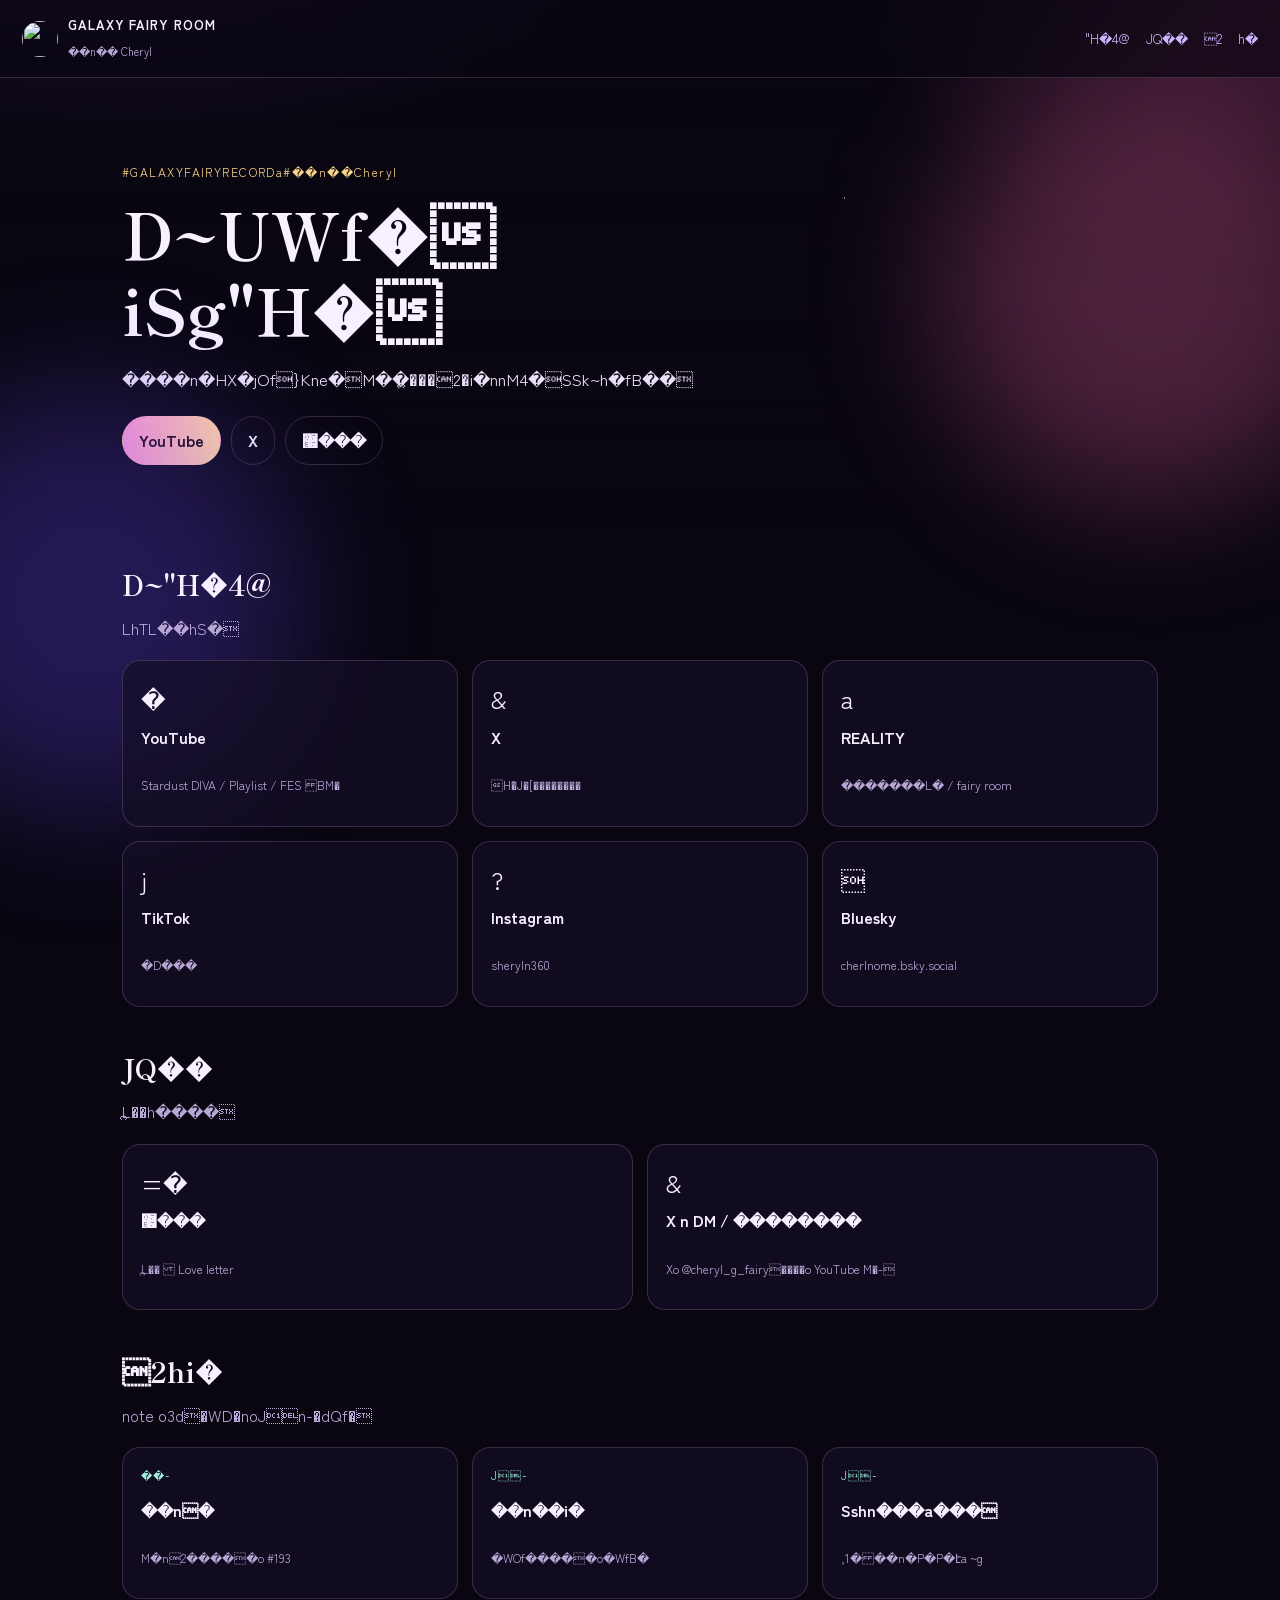
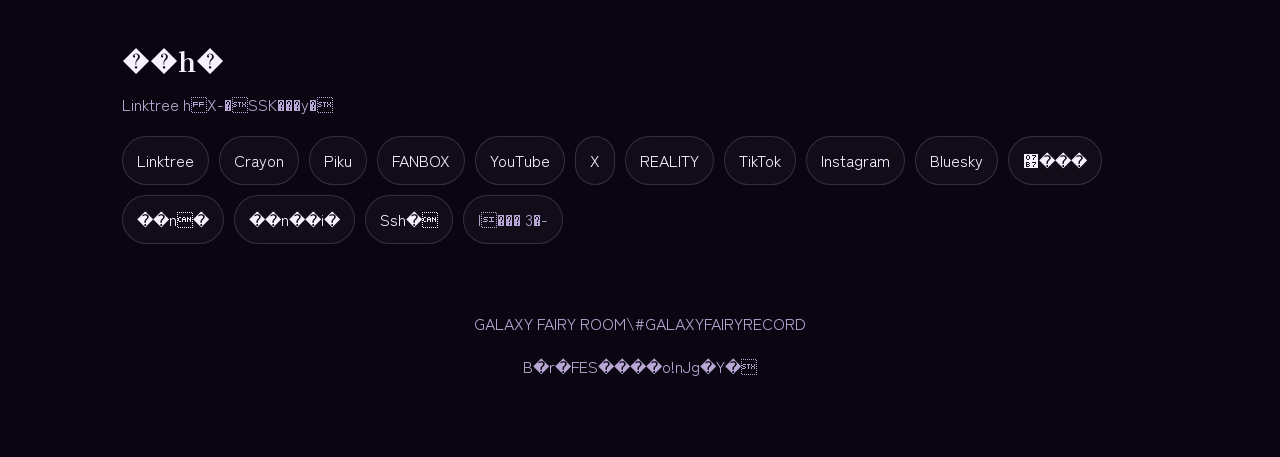
==== index.html @ 57edbae4 "Add files via upload" ====
<!DOCTYPE html>
<html lang="ja">
<head>
  <meta charset="UTF-8" />
  <meta name="viewport" content="width=device-width, initial-scale=1" />
  <title>GALAXY FAIRY ROOM\��n�� Cheryl</title>
  <link rel="icon" href="brand/icon-256.jpg" />
  <link rel="preconnect" href="https://fonts.googleapis.com" />
  <link rel="preconnect" href="https://fonts.gstatic.com" crossorigin />
  <link href="https://fonts.googleapis.com/css2?family=Shippori+Mincho:wght@500;700&family=Zen+Kaku+Gothic+New:wght@400;500;700&display=swap" rel="stylesheet" />
  <link rel="stylesheet" href="styles.css" />
</head>
<body>
  <div class="stars"></div>
  <div class="glow glow-a"></div>
  <div class="glow glow-b"></div>

  <header class="topbar">
    <a class="brand" href="#top">
      <img class="brand-icon" src="brand/icon-circle.png" alt="" />
      <span>
        <strong>GALAXY FAIRY ROOM</strong>
        <small>��n�� Cheryl</small>
      </span>
    </a>
    <button class="menu-btn" id="menuBtn" type="button">menu</button>
    <nav class="nav">
      <a href="#meet">"H�4@</a>
      <a href="#send">JQ��</a>
      <a href="#record">2</a>
      <a href="#hub">h�</a>
    </nav>
  </header>

  <div class="hero-wrap" id="top">
    <section class="hero">
      <p class="kicker">#GALAXYFAIRYRECORD a #��n��Cheryl</p>
      <h1>D~UWf�<br />iSg"H�</h1>
      <p class="lead">����n�HX�jOf}Kne�M��ꯨ���2�i�nnM4�SSk~h�fB��</p>
      <div class="hero-actions">
        <a class="btn pink" href="https://youtube.com/channel/UCnmdUg_ns0mOefLmbpchKQg" target="_blank" rel="noopener">YouTube</a>
        <a class="btn ghost" href="https://x.com/cheryl_g_fairy" target="_blank" rel="noopener">X</a>
        <a class="btn ghost" href="https://marshmallow-qa.com/z6dlkw1lejr2g1s" target="_blank" rel="noopener">޷���</a>
      </div>
    </section>
  </div>

  <main>
    <section class="section" id="meet">
      <div class="section-head">
        <h2>D~"H�4@</h2>
        <p>LhTL��hS�</p>
      </div>
      <div class="grid-3">
        <a class="tile" href="https://youtube.com/channel/UCnmdUg_ns0mOefLmbpchKQg" target="_blank" rel="noopener">
          <span>�</span>
          <b>YouTube</b>
          <p class="tiny">Stardust DIVA / Playlist / FES BM�</p>
        </a>
        <a class="tile" href="https://x.com/cheryl_g_fairy" target="_blank" rel="noopener">
          <span>&</span>
          <b>X</b>
          <p class="tiny">Ĥ�J�[��������</p>
        </a>
        <a class="tile" href="https://reality.app/profile/9d8eaa01" target="_blank" rel="noopener">
          <span>a</span>
          <b>REALITY</b>
          <p class="tiny">�������L� / fairy room</p>
        </a>
        <a class="tile" href="https://www.tiktok.com/@user544990539" target="_blank" rel="noopener">
          <span>j</span>
          <b>TikTok</b>
          <p class="tiny">�D���</p>
        </a>
        <a class="tile" href="https://www.instagram.com/sheryln360" target="_blank" rel="noopener">
          <span>?</span>
          <b>Instagram</b>
          <p class="tiny">sheryln360</p>
        </a>
        <a class="tile" href="https://bsky.app/profile/cherlnome.bsky.social" target="_blank" rel="noopener">
          <span></span>
          <b>Bluesky</b>
          <p class="tiny">cherlnome.bsky.social</p>
        </a>
      </div>
    </section>

    <section class="section" id="send">
      <div class="section-head">
        <h2>JQ��</h2>
        <p>Lꯨ��h����</p>
      </div>
      <div class="grid-2">
        <a class="tile highlight" href="https://marshmallow-qa.com/z6dlkw1lejr2g1s" target="_blank" rel="noopener">
          <span>=�</span>
          <b>޷���</b>
          <p class="tiny">Lꯨ��  Love letter</p>
        </a>
        <div class="tile">
          <span>&</span>
          <b>X n DM / ��������</b>
          <p class="tiny">Xo @cheryl_g_fairy����o YouTube M�-</p>
        </div>
      </div>
    </section>

    <section class="section" id="record">
      <div class="section-head">
        <h2>2hi�</h2>
        <p>note o3d�WD�noJn-�dQf�</p>
      </div>
      <div class="grid-3">
        <a class="tile" href="https://note.com/like_swan7267" target="_blank" rel="noopener">
          <p class="tag">��-</p>
          <b>��n�</b>
          <p class="tiny">M�n2���� �o #193</p>
        </a>
        <a class="tile" href="https://note.com/natty_sedum7846" target="_blank" rel="noopener">
          <p class="tag">J-</p>
          <b>��n��i�</b>
          <p class="tiny">�WOf �����o�WfB�</p>
        </a>
        <a class="tile" href="https://note.com/gay_robin282" target="_blank" rel="noopener">
          <p class="tag">J-</p>
          <b>Sshn���a���</b>
          <p class="tiny">,1���n�P�P�էa~g</p>
        </a>
      </div>
    </section>

    <section class="section" id="hub">
      <div class="section-head">
        <h2>��h�</h2>
        <p>Linktree hX-�SSK���y�</p>
      </div>
      <div class="link-grid">
        <a href="https://linktr.ee/Cheryl_G_Fariy" target="_blank" rel="noopener">Linktree</a>
        <a href="https://cheyl.crayonsite.info/" target="_blank" rel="noopener">Crayon</a>
        <a href="https://piku.page/@Cheryl" target="_blank" rel="noopener">Piku</a>
        <a href="https://g1123.fanbox.cc/" target="_blank" rel="noopener">FANBOX</a>
        <a href="https://youtube.com/channel/UCnmdUg_ns0mOefLmbpchKQg" target="_blank" rel="noopener">YouTube</a>
        <a href="https://x.com/cheryl_g_fairy" target="_blank" rel="noopener">X</a>
        <a href="https://reality.app/profile/9d8eaa01" target="_blank" rel="noopener">REALITY</a>
        <a href="https://www.tiktok.com/@user544990539" target="_blank" rel="noopener">TikTok</a>
        <a href="https://www.instagram.com/sheryln360" target="_blank" rel="noopener">Instagram</a>
        <a href="https://bsky.app/profile/cherlnome.bsky.social" target="_blank" rel="noopener">Bluesky</a>
        <a href="https://marshmallow-qa.com/z6dlkw1lejr2g1s" target="_blank" rel="noopener">޷���</a>
        <a href="https://note.com/like_swan7267" target="_blank" rel="noopener">��n�</a>
        <a href="https://note.com/natty_sedum7846" target="_blank" rel="noopener">��n��i�</a>
        <a href="https://note.com/gay_robin282" target="_blank" rel="noopener">Ssh�</a>
        <span class="soon">l��� 3�-</span>
      </div>
    </section>
  </main>

  <footer>
    <p>GALAXY FAIRY ROOM \ #GALAXYFAIRYRECORD</p>
    <p>B�r�FES����o!nJg�Y�</p>
  </footer>
  <script src="app.js"></script>
</body>
</html>
---- styles.css ----
:root {
  --bg: #090611;
  --bg2: #140a24;
  --card: rgba(22, 14, 40, 0.72);
  --line: rgba(255, 214, 250, 0.16);
  --pink: #ff8ec8;
  --gold: #f6d48a;
  --lav: #cbb7ff;
  --mint: #9ef0d8;
  --text: #f7f0ff;
  --muted: #b8a7d4;
  --shadow: 0 20px 50px rgba(0, 0, 0, 0.35);
}

* { box-sizing: border-box; }
html { scroll-behavior: smooth; }
body {
  margin: 0;
  font-family: "Zen Kaku Gothic New", sans-serif;
  background: radial-gradient(1200px 700px at 10% -10%, #3a1858 0%, transparent 50%),
              radial-gradient(900px 600px at 100% 0%, #4a1d3a 0%, transparent 46%),
              var(--bg);
  color: var(--text);
  line-height: 1.7;
}

.stars {
  position: fixed; inset: 0; pointer-events: none; z-index: 0;
  background-image:
    radial-gradient(1px 1px at 12% 18%, #fff 50%, transparent 51%),
    radial-gradient(1px 1px at 28% 72%, #fff 50%, transparent 51%),
    radial-gradient(1.6px 1.6px at 66% 22%, #ffe9b8 50%, transparent 51%),
    radial-gradient(1px 1px at 81% 58%, #ffd0ef 50%, transparent 51%),
    radial-gradient(1px 1px at 45% 40%, #fff 50%, transparent 51%),
    radial-gradient(1px 1px at 92% 88%, #fff 50%, transparent 51%);
  opacity: .55;
}
.glow {
  position: fixed; width: 420px; height: 420px; border-radius: 50%;
  filter: blur(70px); opacity: .28; pointer-events: none; z-index: 0;
}
.glow-a { background: #ff6aa8; top: 80px; right: -80px; }
.glow-b { background: #6b4dff; bottom: 10%; left: -120px; }

.topbar, main, footer { position: relative; z-index: 1; }

.topbar {
  position: sticky; top: 0; z-index: 10;
  display: flex; align-items: center; justify-content: space-between;
  gap: 16px; padding: 14px 22px;
  background: rgba(9, 6, 17, 0.72);
  backdrop-filter: blur(16px);
  border-bottom: 1px solid var(--line);
}
.brand { display: flex; gap: 10px; align-items: center; color: inherit; text-decoration: none; }
.brand-icon { width: 36px; height: 36px; border-radius: 50%; object-fit: cover; }
.brand strong { display: block; letter-spacing: .08em; font-size: 13px; }
.brand small { color: var(--muted); font-size: 11px; }
.nav { display: flex; gap: 16px; }
.nav a { color: var(--lav); text-decoration: none; font-size: 13px; }
.nav a:hover { color: var(--gold); }
.menu-btn { display: none; background: transparent; color: var(--text); border: 1px solid var(--line); border-radius: 8px; padding: 6px 10px; }

.hero-wrap {
  background:
    linear-gradient(180deg, rgba(9,6,17,0.25) 0%, rgba(9,6,17,0.62) 55%, var(--bg) 100%),
    url("brand/banner-site.jpg") center 30% / cover no-repeat;
}
.hero { padding: 72px 22px 40px; max-width: 1080px; margin: 0 auto; }
.kicker { color: var(--gold); letter-spacing: .12em; font-size: 12px; }
h1 {
  font-family: "Shippori Mincho", serif;
  font-size: clamp(32px, 6vw, 64px);
  line-height: 1.2; margin: 8px 0 16px;
}
.lead { max-width: 720px; color: #eadff8; font-size: 17px; }
.hero-actions { display: flex; flex-wrap: wrap; gap: 10px; margin: 22px 0 28px; }

.btn {
  display: inline-flex; align-items: center; justify-content: center;
  padding: 10px 16px; border-radius: 999px; text-decoration: none;
  border: 1px solid transparent; color: #1a0b16; font-weight: 700; cursor: pointer;
}
.btn.pink { background: linear-gradient(90deg, #ff9ad0, #ffd3a0); }
.btn.ghost { background: transparent; color: var(--text); border-color: var(--line); }

.clock-card {
  display: grid; grid-template-columns: 1fr 1.3fr; gap: 18px;
  padding: 22px; border: 1px solid var(--line); border-radius: 22px;
  background: var(--card); box-shadow: var(--shadow);
}
.clock { font-size: 40px; margin: 0; font-variant-numeric: tabular-nums; color: var(--gold); }
.weekday, .now-title { margin: 0; font-size: 18px; }
.muted { color: var(--muted); margin: 0 0 4px; font-size: 12px; letter-spacing: .08em; }
.now-note { color: var(--mint); margin: 6px 0 0; }

.section { max-width: 1080px; margin: 0 auto; padding: 28px 22px 10px; }
.section-head h2 {
  font-family: "Shippori Mincho", serif;
  font-size: 28px; margin: 0 0 6px;
}
.section-head p { margin: 0 0 18px; color: var(--muted); }

.grid-2, .grid-3, .grid-4 { display: grid; gap: 14px; }
.grid-2 { grid-template-columns: repeat(2, 1fr); }
.grid-3 { grid-template-columns: repeat(3, 1fr); }
.grid-4 { grid-template-columns: repeat(4, 1fr); }

.card, .tile, .letter, .memo, .quiz, .news-board article {
  background: var(--card);
  border: 1px solid var(--line);
  border-radius: 18px;
  padding: 18px;
}
.card.accent { border-color: rgba(255, 142, 200, .35); }
.card.accent2 { border-color: rgba(158, 240, 216, .28); }
.card.accent3 { border-color: rgba(246, 212, 138, .32); }
.card.highlight { background: linear-gradient(180deg, rgba(255,142,200,.16), rgba(22,14,40,.72)); }
.card h3, .tile b { margin: 0 0 8px; }
.plain { list-style: none; padding: 0; margin: 0 0 12px; }
.plain li + li { margin-top: 10px; }
.tiny { color: var(--muted); font-size: 12px; }
.text-link { color: var(--gold); text-decoration: none; }
.tag {
  display: inline-block; font-size: 11px; letter-spacing: .08em;
  color: var(--mint); margin: 0 0 8px;
}
.discog { list-style: none; padding: 0; margin: 12px 0; }
.discog li {
  display: grid;
  grid-template-columns: 110px 1fr;
  gap: 10px;
  padding: 8px 0;
  border-bottom: 1px solid var(--line);
}
.discog span { color: var(--gold); font-size: 13px; }

.table-wrap { overflow-x: auto; }
.timetable { width: 100%; border-collapse: collapse; min-width: 680px; }
.timetable th, .timetable td {
  text-align: left; padding: 12px 10px; border-bottom: 1px solid var(--line); vertical-align: top;
}
.timetable th { color: var(--gold); font-weight: 500; font-size: 13px; }

.slot-list { margin: 8px 0; padding-left: 18px; }
.tile {
  display: flex; flex-direction: column; gap: 4px; color: inherit; text-decoration: none;
  min-height: 140px;
}
.tile span { font-size: 24px; }

.link-grid { display: flex; flex-wrap: wrap; gap: 10px; }
.link-grid a, .soon {
  padding: 10px 14px; border-radius: 999px; border: 1px solid var(--line);
  color: var(--text); text-decoration: none; background: rgba(255,255,255,.03);
}
.soon { color: var(--muted); }

.news-board { display: grid; gap: 12px; }
.news-board time { color: var(--gold); font-size: 12px; }
.news-list { padding-left: 18px; }
.mutter-box blockquote {
  margin: 0 0 12px; padding: 14px 16px;
  border-left: 3px solid var(--pink);
  background: rgba(255,255,255,.03);
}

.quiz-progress { color: var(--gold); }
.choices { display: grid; gap: 8px; margin: 12px 0; }
.choices button {
  text-align: left; padding: 12px 14px; border-radius: 12px;
  border: 1px solid var(--line); background: rgba(255,255,255,.03);
  color: var(--text); cursor: pointer;
}
.choices button:hover { border-color: var(--pink); }
.quiz-feedback { min-height: 1.6em; }
.quiz-result { margin-top: 12px; }

.memo label { display: block; color: var(--muted); font-size: 12px; margin: 8px 0 4px; }
.memo input, .memo textarea {
  width: 100%; background: rgba(8,5,16,.7); color: var(--text);
  border: 1px solid var(--line); border-radius: 12px; padding: 10px 12px;
  font: inherit;
}
.memo-actions { display: flex; flex-wrap: wrap; gap: 8px; margin-top: 12px; }

footer {
  padding: 40px 22px 60px; text-align: center; color: var(--muted);
}
footer a { color: var(--gold); }

@media (max-width: 880px) {
  .nav { display: none; }
  .nav.open {
    display: flex; flex-direction: column; position: absolute;
    top: 58px; right: 12px; background: #160b28; padding: 12px 16px;
    border: 1px solid var(--line); border-radius: 12px;
  }
  .menu-btn { display: block; }
  .clock-card, .grid-2, .grid-3, .grid-4 { grid-template-columns: 1fr; }
}
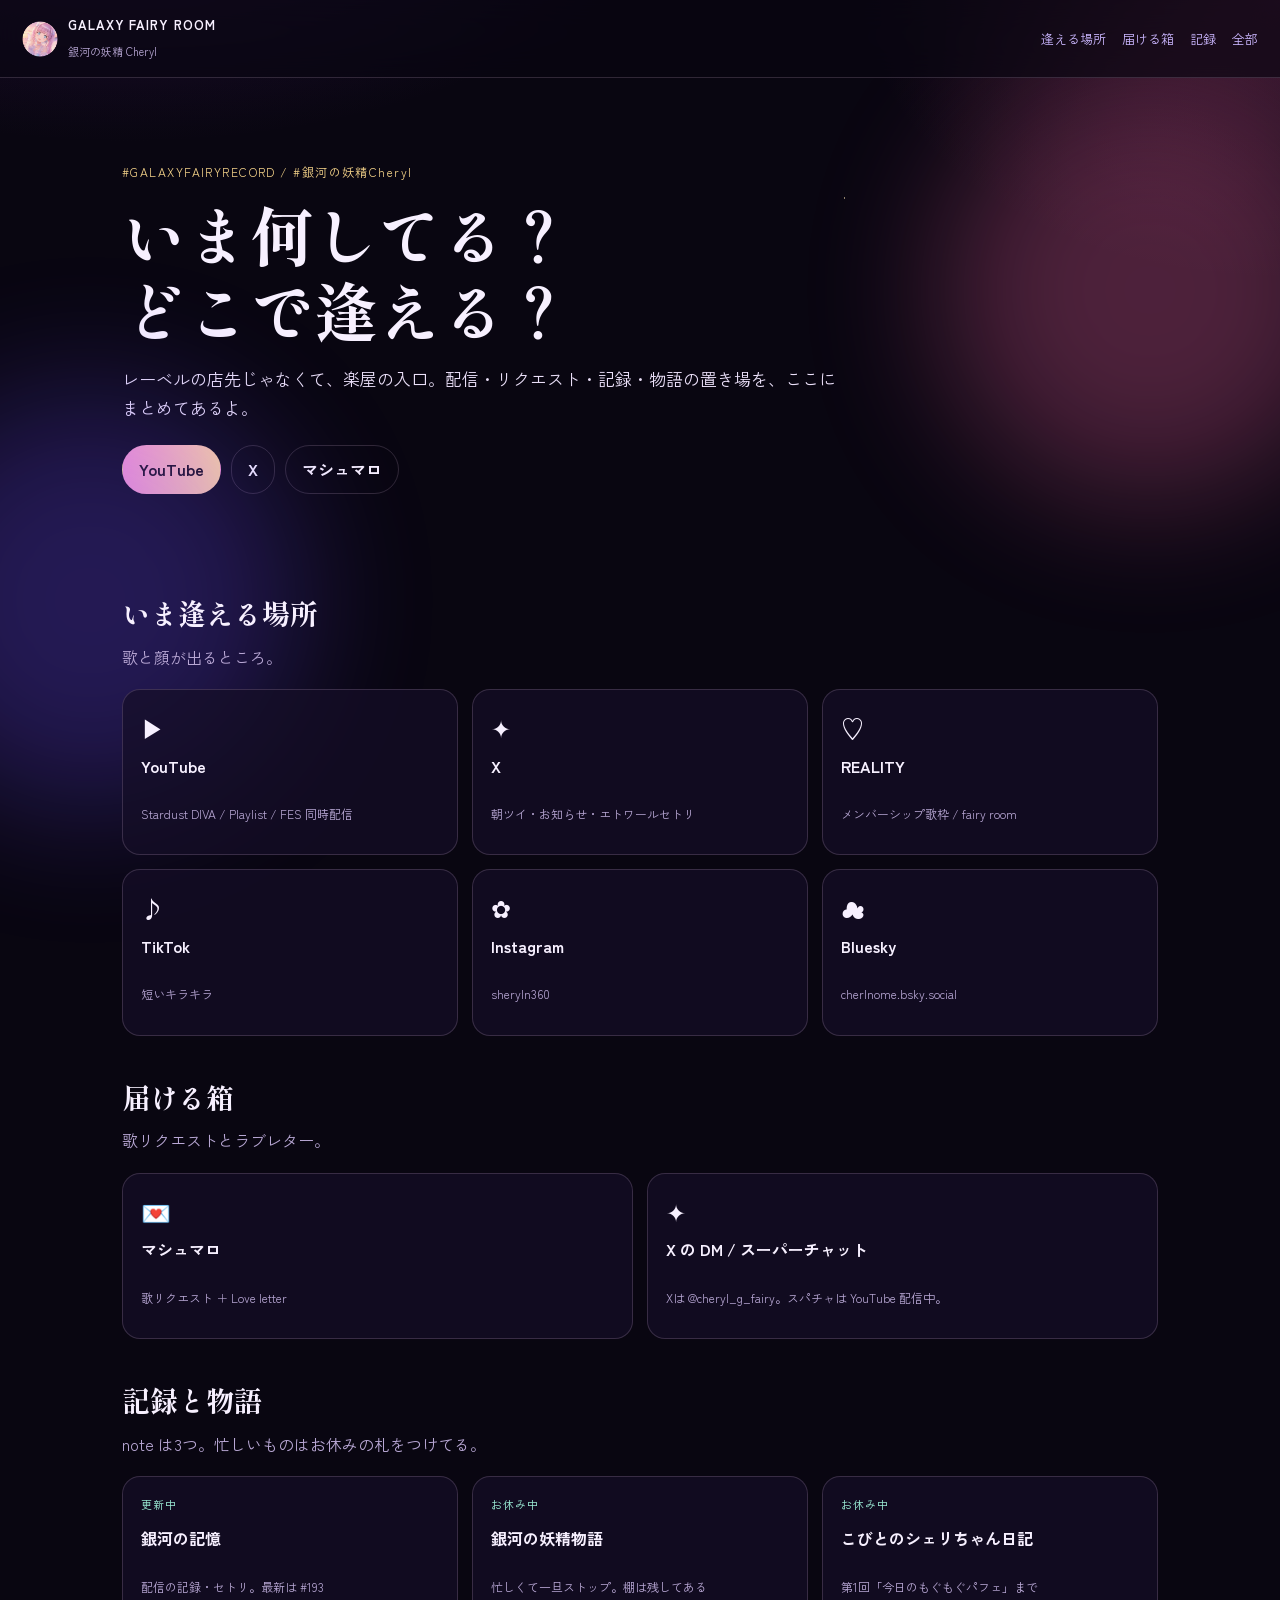
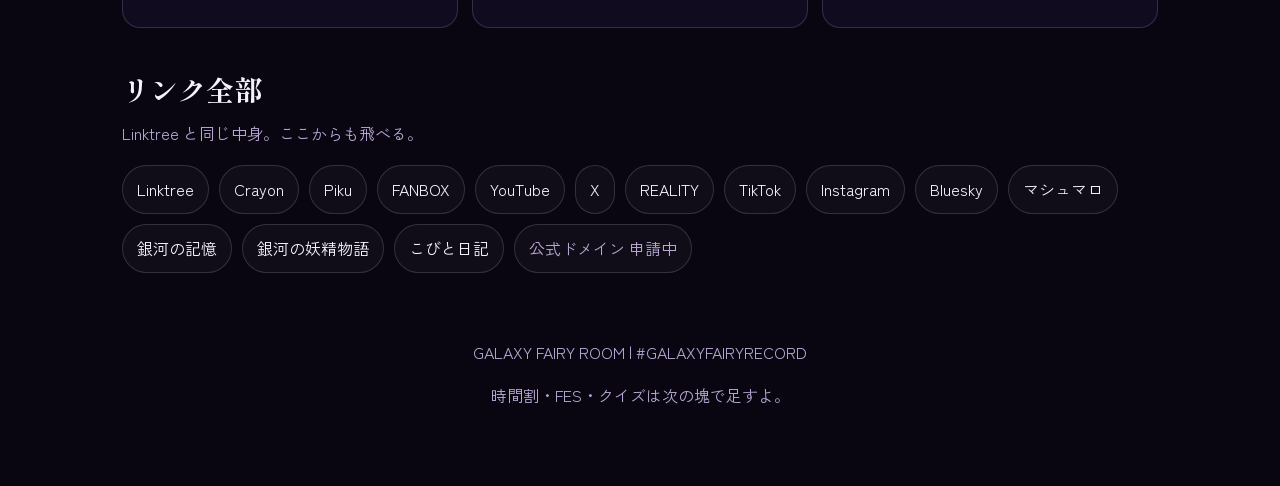
==== commit ab80a34b: "Rename index-github.html to index.html" ====
--- a/index.html
+++ b/index.html
@@ -3,8 +3,8 @@
 <head>
   <meta charset="UTF-8" />
   <meta name="viewport" content="width=device-width, initial-scale=1" />
-  <title>GALAXY FAIRY ROOM\��n�� Cheryl</title>
-  <link rel="icon" href="brand/icon-256.jpg" />
+  <title>GALAXY FAIRY ROOM | 銀河の妖精 Cheryl</title>
+  <link rel="icon" href="icon-256.jpg" />
   <link rel="preconnect" href="https://fonts.googleapis.com" />
   <link rel="preconnect" href="https://fonts.gstatic.com" crossorigin />
   <link href="https://fonts.googleapis.com/css2?family=Shippori+Mincho:wght@500;700&family=Zen+Kaku+Gothic+New:wght@400;500;700&display=swap" rel="stylesheet" />
@@ -17,30 +17,30 @@
 
   <header class="topbar">
     <a class="brand" href="#top">
-      <img class="brand-icon" src="brand/icon-circle.png" alt="" />
+      <img class="brand-icon" src="icon-circle.png" alt="" />
       <span>
         <strong>GALAXY FAIRY ROOM</strong>
-        <small>��n�� Cheryl</small>
+        <small>銀河の妖精 Cheryl</small>
       </span>
     </a>
     <button class="menu-btn" id="menuBtn" type="button">menu</button>
     <nav class="nav">
-      <a href="#meet">"H�4@</a>
-      <a href="#send">JQ��</a>
-      <a href="#record">2</a>
-      <a href="#hub">h�</a>
+      <a href="#meet">逢える場所</a>
+      <a href="#send">届ける箱</a>
+      <a href="#record">記録</a>
+      <a href="#hub">全部</a>
     </nav>
   </header>
 
   <div class="hero-wrap" id="top">
     <section class="hero">
-      <p class="kicker">#GALAXYFAIRYRECORD a #��n��Cheryl</p>
-      <h1>D~UWf�<br />iSg"H�</h1>
-      <p class="lead">����n�HX�jOf}Kne�M��ꯨ���2�i�nnM4�SSk~h�fB��</p>
+      <p class="kicker">#GALAXYFAIRYRECORD  /  #銀河の妖精Cheryl</p>
+      <h1>いま何してる？<br />どこで逢える？</h1>
+      <p class="lead">レーベルの店先じゃなくて、楽屋の入口。配信・リクエスト・記録・物語の置き場を、ここにまとめてあるよ。</p>
       <div class="hero-actions">
         <a class="btn pink" href="https://youtube.com/channel/UCnmdUg_ns0mOefLmbpchKQg" target="_blank" rel="noopener">YouTube</a>
         <a class="btn ghost" href="https://x.com/cheryl_g_fairy" target="_blank" rel="noopener">X</a>
-        <a class="btn ghost" href="https://marshmallow-qa.com/z6dlkw1lejr2g1s" target="_blank" rel="noopener">޷���</a>
+        <a class="btn ghost" href="https://marshmallow-qa.com/z6dlkw1lejr2g1s" target="_blank" rel="noopener">マシュマロ</a>
       </div>
     </section>
   </div>
@@ -48,39 +48,37 @@
   <main>
     <section class="section" id="meet">
       <div class="section-head">
-        <h2>D~"H�4@</h2>
-        <p>LhTL��hS�</p>
+        <h2>いま逢える場所</h2>
+        <p>歌と顔が出るところ。</p>
       </div>
       <div class="grid-3">
         <a class="tile" href="https://youtube.com/channel/UCnmdUg_ns0mOefLmbpchKQg" target="_blank" rel="noopener">
-          <span>�</span>
+          <span>▶</span>
           <b>YouTube</b>
-          <p class="tiny">Stardust DIVA / Playlist / FES -BM�</p>
+          <p class="tiny">Stardust DIVA / Playlist / FES 同時配信</p>
         </a>
         <a class="tile" href="https://x.com/cheryl_g_fairy" target="_blank" rel="noopener">
-          <span>&</span>
+          <span>✦</span>
           <b>X</b>
-          <p class="tiny">-Ĥ�J�[��������</p>
+          <p class="tiny">朝ツイ・お知らせ・エトワールセトリ</p>
         </a>
         <a class="tile" href="https://reality.app/profile/9d8eaa01" target="_blank" rel="noopener">
-          <span>a</span>
+          <span>♡</span>
           <b>REALITY</b>
-          <p class="tiny">�������L� / fairy room</p>
+          <p class="tiny">メンバーシップ歌枠 / fairy room</p>
         </a>
         <a class="tile" href="https://www.tiktok.com/@user544990539" target="_blank" rel="noopener">
-          <span>j</span>
+          <span>♪</span>
           <b>TikTok</b>
-          <p class="tiny">�D���</p>
+          <p class="tiny">短いキラキラ</p>
         </a>
         <a class="tile" href="https://www.instagram.com/sheryln360" target="_blank" rel="noopener">
-          <span>?</span>
+          <span>✿</span>
           <b>Instagram</b>
           <p class="tiny">sheryln360</p>
         </a>
         <a class="tile" href="https://bsky.app/profile/cherlnome.bsky.social" target="_blank" rel="noopener">
-          <span></span>
+          <span>☁</span>
           <b>Bluesky</b>
           <p class="tiny">cherlnome.bsky.social</p>
         </a>
@@ -89,55 +87,51 @@
 
     <section class="section" id="send">
       <div class="section-head">
-        <h2>JQ��</h2>
-        <p>Lꯨ��h����</p>
+        <h2>届ける箱</h2>
+        <p>歌リクエストとラブレター。</p>
       </div>
       <div class="grid-2">
         <a class="tile highlight" href="https://marshmallow-qa.com/z6dlkw1lejr2g1s" target="_blank" rel="noopener">
-          <span>=�</span>
-          <b>޷���</b>
-          <p class="tiny">Lꯨ�� - Love letter</p>
+          <span>💌</span>
+          <b>マシュマロ</b>
+          <p class="tiny">歌リクエスト ＋ Love letter</p>
         </a>
         <div class="tile">
-          <span>&</span>
-          <b>X n DM / ��������</b>
-          <p class="tiny">Xo @cheryl_g_fairy����o YouTube M�-</p>
+          <span>✦</span>
+          <b>X の DM / スーパーチャット</b>
+          <p class="tiny">Xは @cheryl_g_fairy。スパチャは YouTube 配信中。</p>
         </div>
       </div>
     </section>
 
     <section class="section" id="record">
       <div class="section-head">
-        <h2>2hi�</h2>
-        <p>note o3d�WD�noJn-�dQf�</p>
+        <h2>記録と物語</h2>
+        <p>note は3つ。忙しいものはお休みの札をつけてる。</p>
       </div>
       <div class="grid-3">
         <a class="tile" href="https://note.com/like_swan7267" target="_blank" rel="noopener">
-          <p class="tag">��-</p>
-          <b>��n�</b>
-          <p class="tiny">M�n2���� �o #193</p>
+          <p class="tag">更新中</p>
+          <b>銀河の記憶</b>
+          <p class="tiny">配信の記録・セトリ。最新は #193</p>
         </a>
         <a class="tile" href="https://note.com/natty_sedum7846" target="_blank" rel="noopener">
-          <p class="tag">J-</p>
-          <b>��n��i�</b>
-          <p class="tiny">�WOf �����o�WfB�</p>
+          <p class="tag">お休み中</p>
+          <b>銀河の妖精物語</b>
+          <p class="tiny">忙しくて一旦ストップ。棚は残してある</p>
         </a>
         <a class="tile" href="https://note.com/gay_robin282" target="_blank" rel="noopener">
-          <p class="tag">J-</p>
-          <b>Sshn���a���</b>
-          <p class="tiny">,1�-��n�P�P�էa-~g</p>
+          <p class="tag">お休み中</p>
+          <b>こびとのシェリちゃん日記</b>
+          <p class="tiny">第1回「今日のもぐもぐパフェ」まで</p>
         </a>
       </div>
     </section>
 
     <section class="section" id="hub">
       <div class="section-head">
-        <h2>��h�</h2>
-        <p>Linktree h-X-�SSK���y�</p>
+        <h2>リンク全部</h2>
+        <p>Linktree と同じ中身。ここからも飛べる。</p>
       </div>
       <div class="link-grid">
         <a href="https://linktr.ee/Cheryl_G_Fariy" target="_blank" rel="noopener">Linktree</a>
@@ -150,18 +144,18 @@
         <a href="https://www.tiktok.com/@user544990539" target="_blank" rel="noopener">TikTok</a>
         <a href="https://www.instagram.com/sheryln360" target="_blank" rel="noopener">Instagram</a>
         <a href="https://bsky.app/profile/cherlnome.bsky.social" target="_blank" rel="noopener">Bluesky</a>
-        <a href="https://marshmallow-qa.com/z6dlkw1lejr2g1s" target="_blank" rel="noopener">޷���</a>
-        <a href="https://note.com/like_swan7267" target="_blank" rel="noopener">��n�</a>
-        <a href="https://note.com/natty_sedum7846" target="_blank" rel="noopener">��n��i�</a>
-        <a href="https://note.com/gay_robin282" target="_blank" rel="noopener">Ssh�</a>
-        <span class="soon">l��� 3�-</span>
+        <a href="https://marshmallow-qa.com/z6dlkw1lejr2g1s" target="_blank" rel="noopener">マシュマロ</a>
+        <a href="https://note.com/like_swan7267" target="_blank" rel="noopener">銀河の記憶</a>
+        <a href="https://note.com/natty_sedum7846" target="_blank" rel="noopener">銀河の妖精物語</a>
+        <a href="https://note.com/gay_robin282" target="_blank" rel="noopener">こびと日記</a>
+        <span class="soon">公式ドメイン 申請中</span>
       </div>
     </section>
   </main>
 
   <footer>
-    <p>GALAXY FAIRY ROOM \ #GALAXYFAIRYRECORD</p>
-    <p>B�r�FES����o!nJg�Y�</p>
+    <p>GALAXY FAIRY ROOM  |  #GALAXYFAIRYRECORD</p>
+    <p>時間割・FES・クイズは次の塊で足すよ。</p>
   </footer>
   <script src="app.js"></script>
 </body>
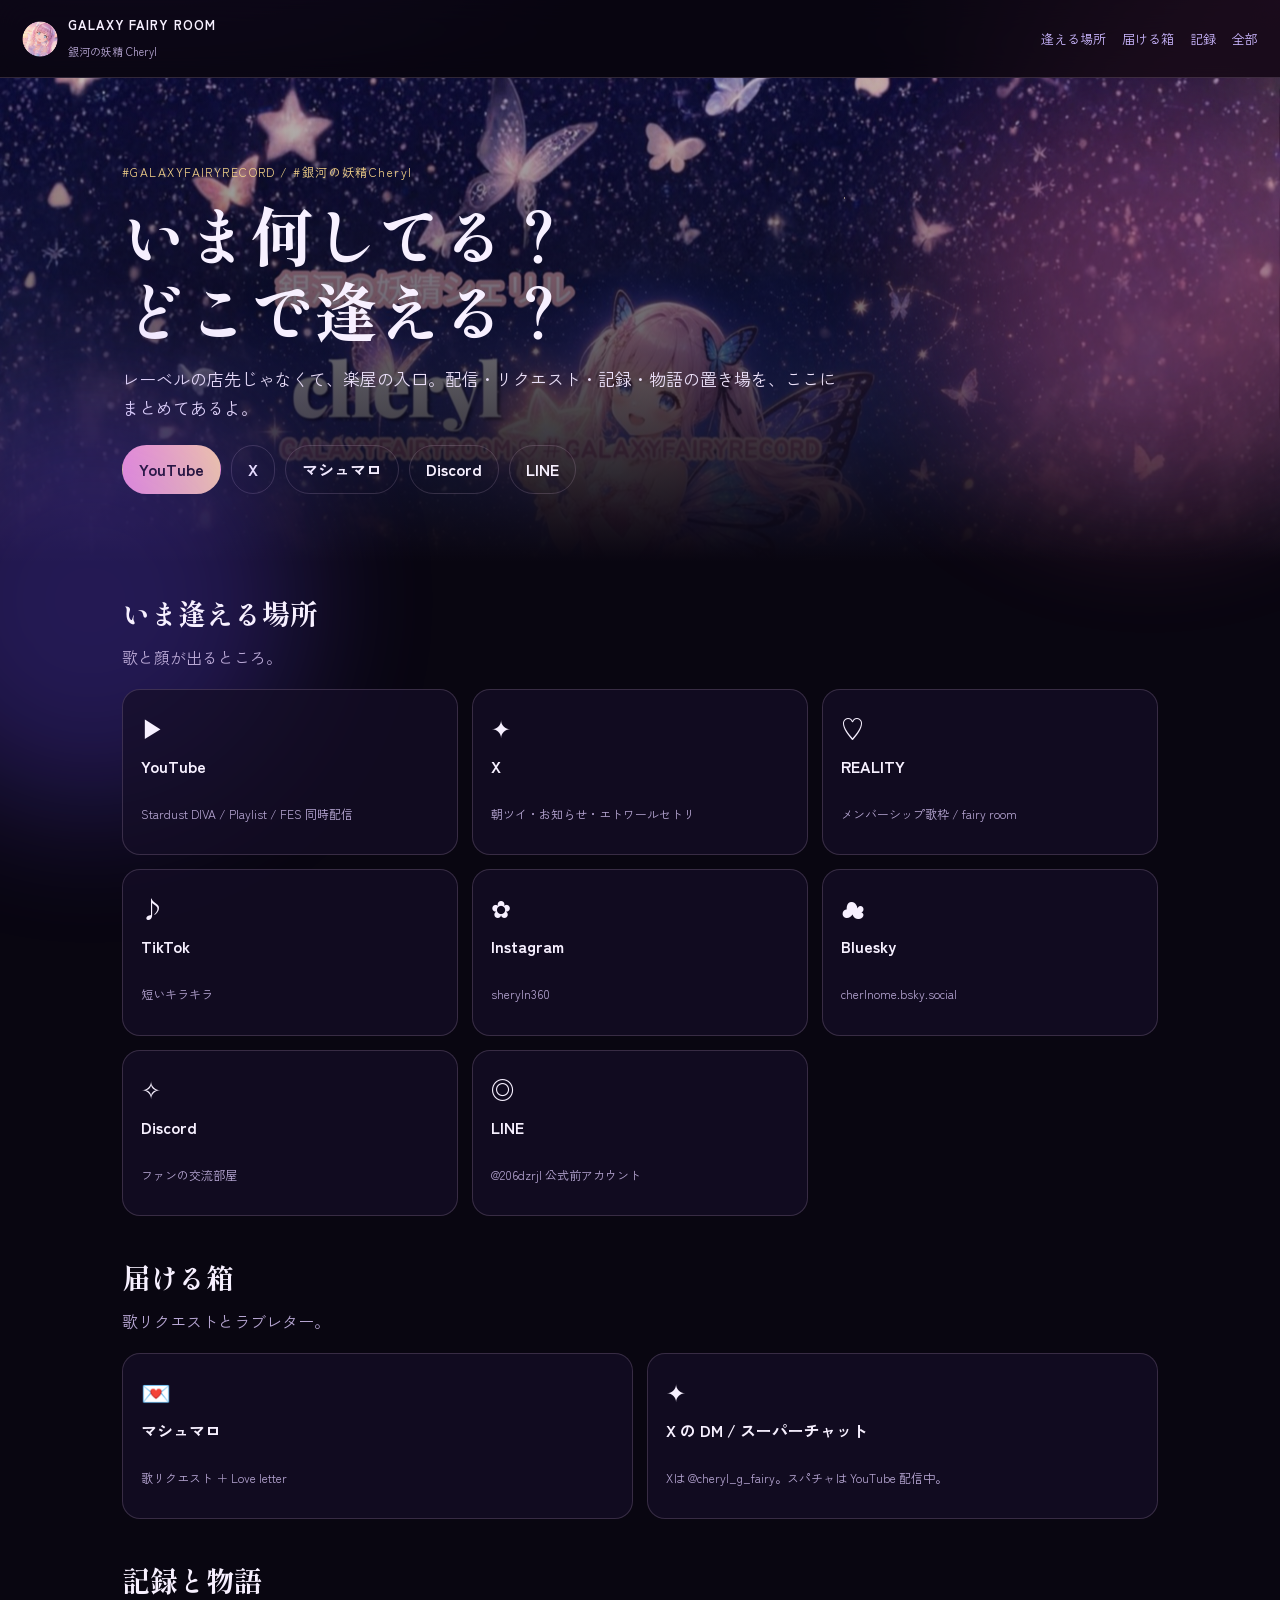
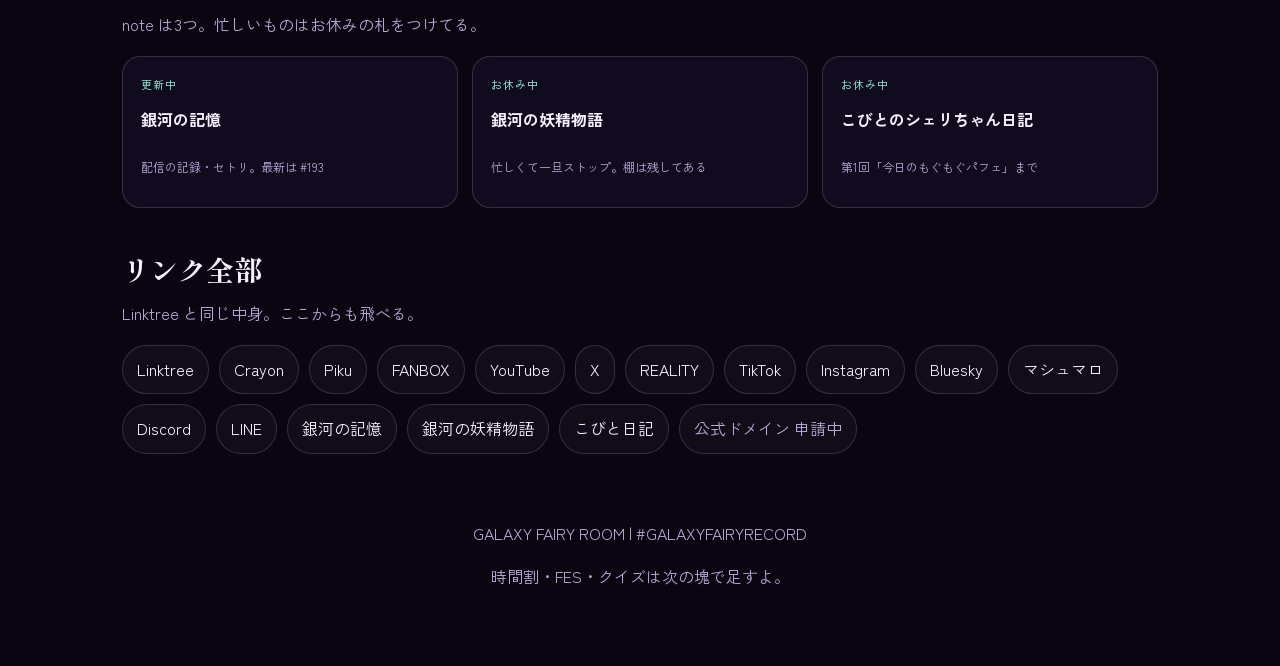
==== commit fb3a395e: "Add files via upload" ====
--- a/index.html
+++ b/index.html
@@ -41,6 +41,8 @@
         <a class="btn pink" href="https://youtube.com/channel/UCnmdUg_ns0mOefLmbpchKQg" target="_blank" rel="noopener">YouTube</a>
         <a class="btn ghost" href="https://x.com/cheryl_g_fairy" target="_blank" rel="noopener">X</a>
         <a class="btn ghost" href="https://marshmallow-qa.com/z6dlkw1lejr2g1s" target="_blank" rel="noopener">マシュマロ</a>
+        <a class="btn ghost" href="https://discord.gg/RkBXb3w5SD" target="_blank" rel="noopener">Discord</a>
+        <a class="btn ghost" href="https://line.me/R/ti/p/@206dzrjl" target="_blank" rel="noopener">LINE</a>
       </div>
     </section>
   </div>
@@ -81,6 +83,16 @@
           <span>☁</span>
           <b>Bluesky</b>
           <p class="tiny">cherlnome.bsky.social</p>
+        </a>
+        <a class="tile" href="https://discord.gg/RkBXb3w5SD" target="_blank" rel="noopener">
+          <span>✧</span>
+          <b>Discord</b>
+          <p class="tiny">ファンの交流部屋</p>
+        </a>
+        <a class="tile" href="https://line.me/R/ti/p/@206dzrjl" target="_blank" rel="noopener">
+          <span>◎</span>
+          <b>LINE</b>
+          <p class="tiny">@206dzrjl 公式前アカウント</p>
         </a>
       </div>
     </section>
@@ -145,6 +157,8 @@
         <a href="https://www.instagram.com/sheryln360" target="_blank" rel="noopener">Instagram</a>
         <a href="https://bsky.app/profile/cherlnome.bsky.social" target="_blank" rel="noopener">Bluesky</a>
         <a href="https://marshmallow-qa.com/z6dlkw1lejr2g1s" target="_blank" rel="noopener">マシュマロ</a>
+        <a href="https://discord.gg/RkBXb3w5SD" target="_blank" rel="noopener">Discord</a>
+        <a href="https://line.me/R/ti/p/@206dzrjl" target="_blank" rel="noopener">LINE</a>
         <a href="https://note.com/like_swan7267" target="_blank" rel="noopener">銀河の記憶</a>
         <a href="https://note.com/natty_sedum7846" target="_blank" rel="noopener">銀河の妖精物語</a>
         <a href="https://note.com/gay_robin282" target="_blank" rel="noopener">こびと日記</a>
--- a/styles.css
+++ b/styles.css
@@ -64,7 +64,7 @@
 .hero-wrap {
   background:
     linear-gradient(180deg, rgba(9,6,17,0.25) 0%, rgba(9,6,17,0.62) 55%, var(--bg) 100%),
-    url("brand/banner-site.jpg") center 30% / cover no-repeat;
+    url("banner-site.jpg") center 30% / cover no-repeat;
 }
 .hero { padding: 72px 22px 40px; max-width: 1080px; margin: 0 auto; }
 .kicker { color: var(--gold); letter-spacing: .12em; font-size: 12px; }
